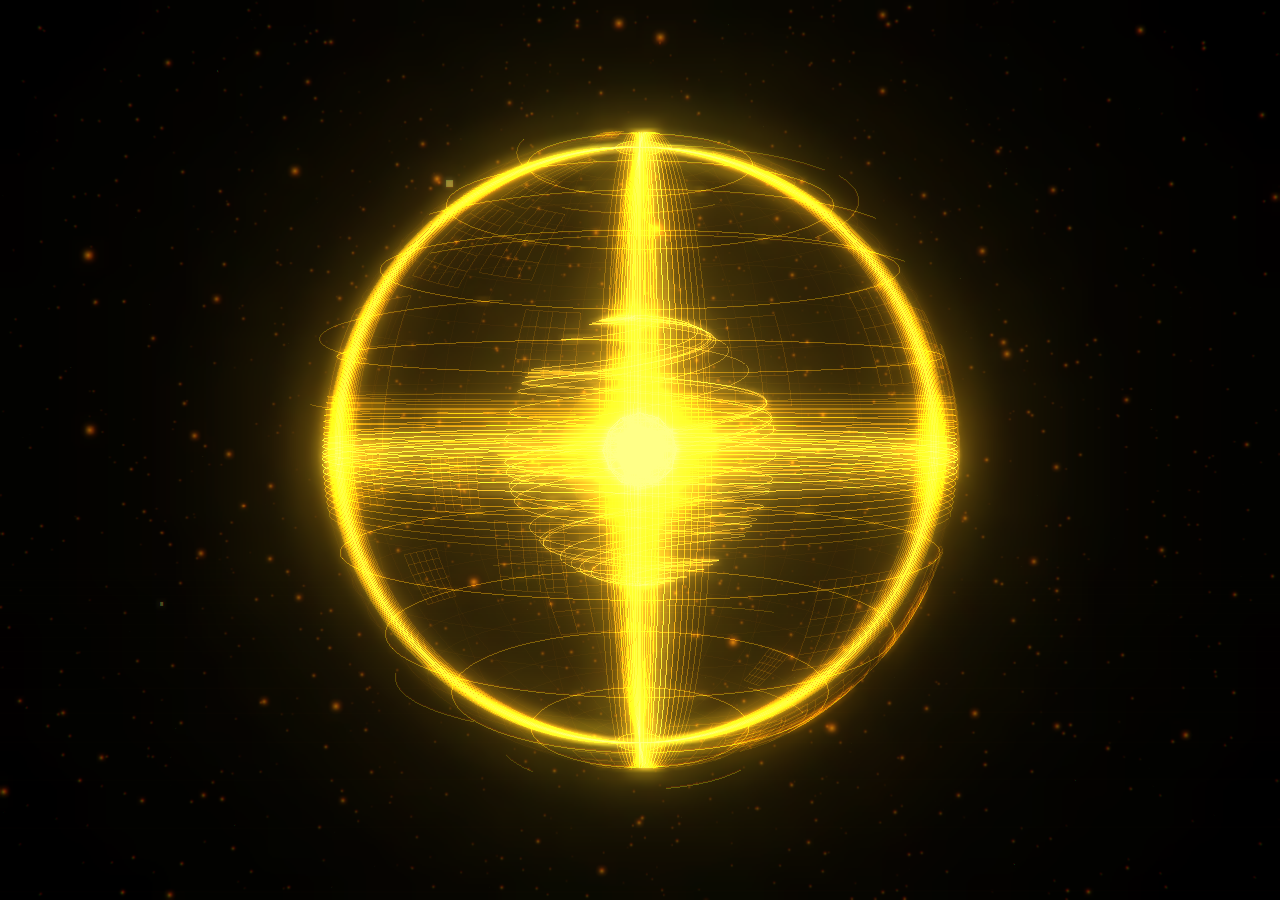
==== brahma-connect-android/app/src/main/assets/web_background/index.html @ dfa59f50 "Karen - AI assistant + Karen OS (Arch ISO profile, cloud build)" ====
<!DOCTYPE html>
<html lang="en">
<head>
  <meta charset="UTF-8">
  <meta name="viewport" content="width=device-width, initial-scale=1.0">
  <title>Karen 3D WebGL Living AI Background</title>
  <style>
    * { margin: 0; padding: 0; box-sizing: border-box; }
    html, body { width: 100%; height: 100%; overflow: hidden; background: #050505; }
    #canvas-container { width: 100%; height: 100%; position: absolute; inset: 0; }
  </style>

  <!-- Local Offline Three.js UMD Scripts -->
  <script src="three.min.js">
        // Added for setup wizard boot sequence
        window.accelerateReactor = function() {
            // Speed up the rotation drastically for the boot sequence
            if (window.controls) {
                window.controls.autoRotateSpeed = 25.0;
            }
        };
    

        // Cinematic Reactor Controls for Setup Wizard
        window.triggerPulse = function() {
            if (!window.glowMaterial) return;
            let originalIntensity = window.glowMaterial.uniforms.c.value;
            let originalScale = window.glowMesh ? window.glowMesh.scale.x : 1;
            
            let t = 0;
            let pulseInterval = setInterval(() => {
                t += 0.1;
                if (t <= 1) {
                    window.glowMaterial.uniforms.c.value = originalIntensity + (t * 0.5);
                    if (window.glowMesh) window.glowMesh.scale.setScalar(originalScale + (t * 0.2));
                } else if (t <= 2) {
                    let dt = t - 1;
                    window.glowMaterial.uniforms.c.value = originalIntensity + 0.5 - (dt * 0.5);
                    if (window.glowMesh) window.glowMesh.scale.setScalar(originalScale + 0.2 - (dt * 0.2));
                } else {
                    clearInterval(pulseInterval);
                    window.glowMaterial.uniforms.c.value = originalIntensity;
                    if (window.glowMesh) window.glowMesh.scale.setScalar(originalScale);
                }
            }, 16);
        };
        
        window.losePower = function() {
            if (!window.glowMaterial) return;
            let originalIntensity = window.glowMaterial.uniforms.c.value;
            window.glowMaterial.uniforms.c.value = 0.1;
            if (window.controls) window.controls.autoRotateSpeed = 0.5;
            
            setTimeout(() => {
                let t = 0;
                let recoverInterval = setInterval(() => {
                    t += 0.05;
                    if (t <= 1) {
                        window.glowMaterial.uniforms.c.value = 0.1 + (t * (originalIntensity - 0.1));
                        if (window.controls) window.controls.autoRotateSpeed = 0.5 + (t * 1.5);
                    } else {
                        clearInterval(recoverInterval);
                        window.glowMaterial.uniforms.c.value = originalIntensity;
                        if (window.controls) window.controls.autoRotateSpeed = 2.0;
                    }
                }, 16);
            }, 1000);
        };
        
        window.setReactorSpeed = function(speed) {
            if (window.controls) {
                window.controls.autoRotateSpeed = speed;
            }
        };
        
        window.dissolveReactor = function() {
            if (window.glowMaterial) window.glowMaterial.uniforms.c.value = 3.0;
            setTimeout(() => {
                if (window.glowMaterial) window.glowMaterial.uniforms.c.value = 1.0;
                window.setReactorSpeed(2.0);
            }, 500);
        };

</script>
  <script src="OrbitControls.js">
        // Added for setup wizard boot sequence
        window.accelerateReactor = function() {
            // Speed up the rotation drastically for the boot sequence
            if (window.controls) {
                window.controls.autoRotateSpeed = 25.0;
            }
        };
    

        // Cinematic Reactor Controls for Setup Wizard
        window.triggerPulse = function() {
            if (!window.glowMaterial) return;
            let originalIntensity = window.glowMaterial.uniforms.c.value;
            let originalScale = window.glowMesh ? window.glowMesh.scale.x : 1;
            
            let t = 0;
            let pulseInterval = setInterval(() => {
                t += 0.1;
                if (t <= 1) {
                    window.glowMaterial.uniforms.c.value = originalIntensity + (t * 0.5);
                    if (window.glowMesh) window.glowMesh.scale.setScalar(originalScale + (t * 0.2));
                } else if (t <= 2) {
                    let dt = t - 1;
                    window.glowMaterial.uniforms.c.value = originalIntensity + 0.5 - (dt * 0.5);
                    if (window.glowMesh) window.glowMesh.scale.setScalar(originalScale + 0.2 - (dt * 0.2));
                } else {
                    clearInterval(pulseInterval);
                    window.glowMaterial.uniforms.c.value = originalIntensity;
                    if (window.glowMesh) window.glowMesh.scale.setScalar(originalScale);
                }
            }, 16);
        };
        
        window.losePower = function() {
            if (!window.glowMaterial) return;
            let originalIntensity = window.glowMaterial.uniforms.c.value;
            window.glowMaterial.uniforms.c.value = 0.1;
            if (window.controls) window.controls.autoRotateSpeed = 0.5;
            
            setTimeout(() => {
                let t = 0;
                let recoverInterval = setInterval(() => {
                    t += 0.05;
                    if (t <= 1) {
                        window.glowMaterial.uniforms.c.value = 0.1 + (t * (originalIntensity - 0.1));
                        if (window.controls) window.controls.autoRotateSpeed = 0.5 + (t * 1.5);
                    } else {
                        clearInterval(recoverInterval);
                        window.glowMaterial.uniforms.c.value = originalIntensity;
                        if (window.controls) window.controls.autoRotateSpeed = 2.0;
                    }
                }, 16);
            }, 1000);
        };
        
        window.setReactorSpeed = function(speed) {
            if (window.controls) {
                window.controls.autoRotateSpeed = speed;
            }
        };
        
        window.dissolveReactor = function() {
            if (window.glowMaterial) window.glowMaterial.uniforms.c.value = 3.0;
            setTimeout(() => {
                if (window.glowMaterial) window.glowMaterial.uniforms.c.value = 1.0;
                window.setReactorSpeed(2.0);
            }, 500);
        };

</script>
  <script src="CopyShader.js">
        // Added for setup wizard boot sequence
        window.accelerateReactor = function() {
            // Speed up the rotation drastically for the boot sequence
            if (window.controls) {
                window.controls.autoRotateSpeed = 25.0;
            }
        };
    

        // Cinematic Reactor Controls for Setup Wizard
        window.triggerPulse = function() {
            if (!window.glowMaterial) return;
            let originalIntensity = window.glowMaterial.uniforms.c.value;
            let originalScale = window.glowMesh ? window.glowMesh.scale.x : 1;
            
            let t = 0;
            let pulseInterval = setInterval(() => {
                t += 0.1;
                if (t <= 1) {
                    window.glowMaterial.uniforms.c.value = originalIntensity + (t * 0.5);
                    if (window.glowMesh) window.glowMesh.scale.setScalar(originalScale + (t * 0.2));
                } else if (t <= 2) {
                    let dt = t - 1;
                    window.glowMaterial.uniforms.c.value = originalIntensity + 0.5 - (dt * 0.5);
                    if (window.glowMesh) window.glowMesh.scale.setScalar(originalScale + 0.2 - (dt * 0.2));
                } else {
                    clearInterval(pulseInterval);
                    window.glowMaterial.uniforms.c.value = originalIntensity;
                    if (window.glowMesh) window.glowMesh.scale.setScalar(originalScale);
                }
            }, 16);
        };
        
        window.losePower = function() {
            if (!window.glowMaterial) return;
            let originalIntensity = window.glowMaterial.uniforms.c.value;
            window.glowMaterial.uniforms.c.value = 0.1;
            if (window.controls) window.controls.autoRotateSpeed = 0.5;
            
            setTimeout(() => {
                let t = 0;
                let recoverInterval = setInterval(() => {
                    t += 0.05;
                    if (t <= 1) {
                        window.glowMaterial.uniforms.c.value = 0.1 + (t * (originalIntensity - 0.1));
                        if (window.controls) window.controls.autoRotateSpeed = 0.5 + (t * 1.5);
                    } else {
                        clearInterval(recoverInterval);
                        window.glowMaterial.uniforms.c.value = originalIntensity;
                        if (window.controls) window.controls.autoRotateSpeed = 2.0;
                    }
                }, 16);
            }, 1000);
        };
        
        window.setReactorSpeed = function(speed) {
            if (window.controls) {
                window.controls.autoRotateSpeed = speed;
            }
        };
        
        window.dissolveReactor = function() {
            if (window.glowMaterial) window.glowMaterial.uniforms.c.value = 3.0;
            setTimeout(() => {
                if (window.glowMaterial) window.glowMaterial.uniforms.c.value = 1.0;
                window.setReactorSpeed(2.0);
            }, 500);
        };

</script>
  <script src="LuminosityHighPassShader.js">
        // Added for setup wizard boot sequence
        window.accelerateReactor = function() {
            // Speed up the rotation drastically for the boot sequence
            if (window.controls) {
                window.controls.autoRotateSpeed = 25.0;
            }
        };
    

        // Cinematic Reactor Controls for Setup Wizard
        window.triggerPulse = function() {
            if (!window.glowMaterial) return;
            let originalIntensity = window.glowMaterial.uniforms.c.value;
            let originalScale = window.glowMesh ? window.glowMesh.scale.x : 1;
            
            let t = 0;
            let pulseInterval = setInterval(() => {
                t += 0.1;
                if (t <= 1) {
                    window.glowMaterial.uniforms.c.value = originalIntensity + (t * 0.5);
                    if (window.glowMesh) window.glowMesh.scale.setScalar(originalScale + (t * 0.2));
                } else if (t <= 2) {
                    let dt = t - 1;
                    window.glowMaterial.uniforms.c.value = originalIntensity + 0.5 - (dt * 0.5);
                    if (window.glowMesh) window.glowMesh.scale.setScalar(originalScale + 0.2 - (dt * 0.2));
                } else {
                    clearInterval(pulseInterval);
                    window.glowMaterial.uniforms.c.value = originalIntensity;
                    if (window.glowMesh) window.glowMesh.scale.setScalar(originalScale);
                }
            }, 16);
        };
        
        window.losePower = function() {
            if (!window.glowMaterial) return;
            let originalIntensity = window.glowMaterial.uniforms.c.value;
            window.glowMaterial.uniforms.c.value = 0.1;
            if (window.controls) window.controls.autoRotateSpeed = 0.5;
            
            setTimeout(() => {
                let t = 0;
                let recoverInterval = setInterval(() => {
                    t += 0.05;
                    if (t <= 1) {
                        window.glowMaterial.uniforms.c.value = 0.1 + (t * (originalIntensity - 0.1));
                        if (window.controls) window.controls.autoRotateSpeed = 0.5 + (t * 1.5);
                    } else {
                        clearInterval(recoverInterval);
                        window.glowMaterial.uniforms.c.value = originalIntensity;
                        if (window.controls) window.controls.autoRotateSpeed = 2.0;
                    }
                }, 16);
            }, 1000);
        };
        
        window.setReactorSpeed = function(speed) {
            if (window.controls) {
                window.controls.autoRotateSpeed = speed;
            }
        };
        
        window.dissolveReactor = function() {
            if (window.glowMaterial) window.glowMaterial.uniforms.c.value = 3.0;
            setTimeout(() => {
                if (window.glowMaterial) window.glowMaterial.uniforms.c.value = 1.0;
                window.setReactorSpeed(2.0);
            }, 500);
        };

</script>
  <script src="EffectComposer.js">
        // Added for setup wizard boot sequence
        window.accelerateReactor = function() {
            // Speed up the rotation drastically for the boot sequence
            if (window.controls) {
                window.controls.autoRotateSpeed = 25.0;
            }
        };
    

        // Cinematic Reactor Controls for Setup Wizard
        window.triggerPulse = function() {
            if (!window.glowMaterial) return;
            let originalIntensity = window.glowMaterial.uniforms.c.value;
            let originalScale = window.glowMesh ? window.glowMesh.scale.x : 1;
            
            let t = 0;
            let pulseInterval = setInterval(() => {
                t += 0.1;
                if (t <= 1) {
                    window.glowMaterial.uniforms.c.value = originalIntensity + (t * 0.5);
                    if (window.glowMesh) window.glowMesh.scale.setScalar(originalScale + (t * 0.2));
                } else if (t <= 2) {
                    let dt = t - 1;
                    window.glowMaterial.uniforms.c.value = originalIntensity + 0.5 - (dt * 0.5);
                    if (window.glowMesh) window.glowMesh.scale.setScalar(originalScale + 0.2 - (dt * 0.2));
                } else {
                    clearInterval(pulseInterval);
                    window.glowMaterial.uniforms.c.value = originalIntensity;
                    if (window.glowMesh) window.glowMesh.scale.setScalar(originalScale);
                }
            }, 16);
        };
        
        window.losePower = function() {
            if (!window.glowMaterial) return;
            let originalIntensity = window.glowMaterial.uniforms.c.value;
            window.glowMaterial.uniforms.c.value = 0.1;
            if (window.controls) window.controls.autoRotateSpeed = 0.5;
            
            setTimeout(() => {
                let t = 0;
                let recoverInterval = setInterval(() => {
                    t += 0.05;
                    if (t <= 1) {
                        window.glowMaterial.uniforms.c.value = 0.1 + (t * (originalIntensity - 0.1));
                        if (window.controls) window.controls.autoRotateSpeed = 0.5 + (t * 1.5);
                    } else {
                        clearInterval(recoverInterval);
                        window.glowMaterial.uniforms.c.value = originalIntensity;
                        if (window.controls) window.controls.autoRotateSpeed = 2.0;
                    }
                }, 16);
            }, 1000);
        };
        
        window.setReactorSpeed = function(speed) {
            if (window.controls) {
                window.controls.autoRotateSpeed = speed;
            }
        };
        
        window.dissolveReactor = function() {
            if (window.glowMaterial) window.glowMaterial.uniforms.c.value = 3.0;
            setTimeout(() => {
                if (window.glowMaterial) window.glowMaterial.uniforms.c.value = 1.0;
                window.setReactorSpeed(2.0);
            }, 500);
        };

</script>
  <script src="RenderPass.js">
        // Added for setup wizard boot sequence
        window.accelerateReactor = function() {
            // Speed up the rotation drastically for the boot sequence
            if (window.controls) {
                window.controls.autoRotateSpeed = 25.0;
            }
        };
    

        // Cinematic Reactor Controls for Setup Wizard
        window.triggerPulse = function() {
            if (!window.glowMaterial) return;
            let originalIntensity = window.glowMaterial.uniforms.c.value;
            let originalScale = window.glowMesh ? window.glowMesh.scale.x : 1;
            
            let t = 0;
            let pulseInterval = setInterval(() => {
                t += 0.1;
                if (t <= 1) {
                    window.glowMaterial.uniforms.c.value = originalIntensity + (t * 0.5);
                    if (window.glowMesh) window.glowMesh.scale.setScalar(originalScale + (t * 0.2));
                } else if (t <= 2) {
                    let dt = t - 1;
                    window.glowMaterial.uniforms.c.value = originalIntensity + 0.5 - (dt * 0.5);
                    if (window.glowMesh) window.glowMesh.scale.setScalar(originalScale + 0.2 - (dt * 0.2));
                } else {
                    clearInterval(pulseInterval);
                    window.glowMaterial.uniforms.c.value = originalIntensity;
                    if (window.glowMesh) window.glowMesh.scale.setScalar(originalScale);
                }
            }, 16);
        };
        
        window.losePower = function() {
            if (!window.glowMaterial) return;
            let originalIntensity = window.glowMaterial.uniforms.c.value;
            window.glowMaterial.uniforms.c.value = 0.1;
            if (window.controls) window.controls.autoRotateSpeed = 0.5;
            
            setTimeout(() => {
                let t = 0;
                let recoverInterval = setInterval(() => {
                    t += 0.05;
                    if (t <= 1) {
                        window.glowMaterial.uniforms.c.value = 0.1 + (t * (originalIntensity - 0.1));
                        if (window.controls) window.controls.autoRotateSpeed = 0.5 + (t * 1.5);
                    } else {
                        clearInterval(recoverInterval);
                        window.glowMaterial.uniforms.c.value = originalIntensity;
                        if (window.controls) window.controls.autoRotateSpeed = 2.0;
                    }
                }, 16);
            }, 1000);
        };
        
        window.setReactorSpeed = function(speed) {
            if (window.controls) {
                window.controls.autoRotateSpeed = speed;
            }
        };
        
        window.dissolveReactor = function() {
            if (window.glowMaterial) window.glowMaterial.uniforms.c.value = 3.0;
            setTimeout(() => {
                if (window.glowMaterial) window.glowMaterial.uniforms.c.value = 1.0;
                window.setReactorSpeed(2.0);
            }, 500);
        };

</script>
  <script src="ShaderPass.js">
        // Added for setup wizard boot sequence
        window.accelerateReactor = function() {
            // Speed up the rotation drastically for the boot sequence
            if (window.controls) {
                window.controls.autoRotateSpeed = 25.0;
            }
        };
    

        // Cinematic Reactor Controls for Setup Wizard
        window.triggerPulse = function() {
            if (!window.glowMaterial) return;
            let originalIntensity = window.glowMaterial.uniforms.c.value;
            let originalScale = window.glowMesh ? window.glowMesh.scale.x : 1;
            
            let t = 0;
            let pulseInterval = setInterval(() => {
                t += 0.1;
                if (t <= 1) {
                    window.glowMaterial.uniforms.c.value = originalIntensity + (t * 0.5);
                    if (window.glowMesh) window.glowMesh.scale.setScalar(originalScale + (t * 0.2));
                } else if (t <= 2) {
                    let dt = t - 1;
                    window.glowMaterial.uniforms.c.value = originalIntensity + 0.5 - (dt * 0.5);
                    if (window.glowMesh) window.glowMesh.scale.setScalar(originalScale + 0.2 - (dt * 0.2));
                } else {
                    clearInterval(pulseInterval);
                    window.glowMaterial.uniforms.c.value = originalIntensity;
                    if (window.glowMesh) window.glowMesh.scale.setScalar(originalScale);
                }
            }, 16);
        };
        
        window.losePower = function() {
            if (!window.glowMaterial) return;
            let originalIntensity = window.glowMaterial.uniforms.c.value;
            window.glowMaterial.uniforms.c.value = 0.1;
            if (window.controls) window.controls.autoRotateSpeed = 0.5;
            
            setTimeout(() => {
                let t = 0;
                let recoverInterval = setInterval(() => {
                    t += 0.05;
                    if (t <= 1) {
                        window.glowMaterial.uniforms.c.value = 0.1 + (t * (originalIntensity - 0.1));
                        if (window.controls) window.controls.autoRotateSpeed = 0.5 + (t * 1.5);
                    } else {
                        clearInterval(recoverInterval);
                        window.glowMaterial.uniforms.c.value = originalIntensity;
                        if (window.controls) window.controls.autoRotateSpeed = 2.0;
                    }
                }, 16);
            }, 1000);
        };
        
        window.setReactorSpeed = function(speed) {
            if (window.controls) {
                window.controls.autoRotateSpeed = speed;
            }
        };
        
        window.dissolveReactor = function() {
            if (window.glowMaterial) window.glowMaterial.uniforms.c.value = 3.0;
            setTimeout(() => {
                if (window.glowMaterial) window.glowMaterial.uniforms.c.value = 1.0;
                window.setReactorSpeed(2.0);
            }, 500);
        };

</script>
  <script src="UnrealBloomPass.js">
        // Added for setup wizard boot sequence
        window.accelerateReactor = function() {
            // Speed up the rotation drastically for the boot sequence
            if (window.controls) {
                window.controls.autoRotateSpeed = 25.0;
            }
        };
    

        // Cinematic Reactor Controls for Setup Wizard
        window.triggerPulse = function() {
            if (!window.glowMaterial) return;
            let originalIntensity = window.glowMaterial.uniforms.c.value;
            let originalScale = window.glowMesh ? window.glowMesh.scale.x : 1;
            
            let t = 0;
            let pulseInterval = setInterval(() => {
                t += 0.1;
                if (t <= 1) {
                    window.glowMaterial.uniforms.c.value = originalIntensity + (t * 0.5);
                    if (window.glowMesh) window.glowMesh.scale.setScalar(originalScale + (t * 0.2));
                } else if (t <= 2) {
                    let dt = t - 1;
                    window.glowMaterial.uniforms.c.value = originalIntensity + 0.5 - (dt * 0.5);
                    if (window.glowMesh) window.glowMesh.scale.setScalar(originalScale + 0.2 - (dt * 0.2));
                } else {
                    clearInterval(pulseInterval);
                    window.glowMaterial.uniforms.c.value = originalIntensity;
                    if (window.glowMesh) window.glowMesh.scale.setScalar(originalScale);
                }
            }, 16);
        };
        
        window.losePower = function() {
            if (!window.glowMaterial) return;
            let originalIntensity = window.glowMaterial.uniforms.c.value;
            window.glowMaterial.uniforms.c.value = 0.1;
            if (window.controls) window.controls.autoRotateSpeed = 0.5;
            
            setTimeout(() => {
                let t = 0;
                let recoverInterval = setInterval(() => {
                    t += 0.05;
                    if (t <= 1) {
                        window.glowMaterial.uniforms.c.value = 0.1 + (t * (originalIntensity - 0.1));
                        if (window.controls) window.controls.autoRotateSpeed = 0.5 + (t * 1.5);
                    } else {
                        clearInterval(recoverInterval);
                        window.glowMaterial.uniforms.c.value = originalIntensity;
                        if (window.controls) window.controls.autoRotateSpeed = 2.0;
                    }
                }, 16);
            }, 1000);
        };
        
        window.setReactorSpeed = function(speed) {
            if (window.controls) {
                window.controls.autoRotateSpeed = speed;
            }
        };
        
        window.dissolveReactor = function() {
            if (window.glowMaterial) window.glowMaterial.uniforms.c.value = 3.0;
            setTimeout(() => {
                if (window.glowMaterial) window.glowMaterial.uniforms.c.value = 1.0;
                window.setReactorSpeed(2.0);
            }, 500);
        };

</script>
</head>
<body>
  <div id="canvas-container"></div>

  <script>
    const container = document.getElementById("canvas-container");
    const width = Math.max(1, container.clientWidth || window.innerWidth);
    const height = Math.max(1, container.clientHeight || window.innerHeight);

    // ——— SCENE & CAMERA ———
    const scene = new THREE.Scene();
    scene.fog = new THREE.FogExp2(0x050505, 0.05);

    const camera = new THREE.PerspectiveCamera(55, width / height, 0.1, 500);
    camera.position.set(0, 0, 5.8 + ((width < height) ? 6.5 : 0.0));

    const renderer = new THREE.WebGLRenderer({ antialias: true, alpha: false });
    renderer.setSize(width, height);
    renderer.setPixelRatio(Math.min(window.devicePixelRatio, 2));
    renderer.toneMapping = THREE.ACESFilmicToneMapping;
    renderer.toneMappingExposure = 0.9;
    container.appendChild(renderer.domElement);

    // ——— POST PROCESSING ———
    const composer = new THREE.EffectComposer(renderer);
    composer.addPass(new THREE.RenderPass(scene, camera));

    const bloom = new THREE.UnrealBloomPass(
      new THREE.Vector2(width, height),
      2.6, // strength
      0.65, // radius
      0.15  // threshold
    );
    composer.addPass(bloom);

    const chromaticShader = {
      uniforms: {
        tDiffuse: { value: null },
        uTime: { value: 0 },
        uIntensity: { value: 0.003 }
      },
      vertexShader: `
        varying vec2 vUv;
        void main() {
          vUv = uv;
          gl_Position = projectionMatrix * modelViewMatrix * vec4(position, 1.0);
        }
      `,
      fragmentShader: `
        uniform sampler2D tDiffuse;
        uniform float uTime;
        uniform float uIntensity;
        varying vec2 vUv;
        void main() {
          vec2 dir = vUv - vec2(0.5);
          float d = length(dir);
          float offset = uIntensity * d;
          float flicker = 1.0 + 0.02 * sin(uTime * 30.0) * sin(uTime * 7.3);
          vec4 cr = texture2D(tDiffuse, vUv + dir * offset);
          vec4 cg = texture2D(tDiffuse, vUv);
          vec4 cb = texture2D(tDiffuse, vUv - dir * offset * 0.5);
          gl_FragColor = vec4(cr.r, cg.g * 1.05, cb.b * 0.6, 1.0) * flicker;
          gl_FragColor.rgb = mix(gl_FragColor.rgb, gl_FragColor.rgb * vec3(1.15, 0.85, 0.55), 0.25);
        }
      `
    };
    const chromaticPass = new THREE.ShaderPass(chromaticShader);
    composer.addPass(chromaticPass);

    const controls = new THREE.OrbitControls(camera, renderer.domElement);
    controls.enableDamping = true;
    controls.dampingFactor = 0.04;
    controls.minDistance = 0.6;
    controls.maxDistance = 40;
    controls.zoomSpeed = 1.4;
    controls.enablePan = false;

    // ——— COLORS ———
    const C_BRIGHT = 0xffaa30;
    const C_MID    = 0xdd7700;
    const C_DIM    = 0x884400;
    const C_FAINT  = 0x442200;
    const C_HOT    = 0xffcc66;
    const C_CYAN   = 0x37ffea;

    // ——— BACKGROUND ATMOSPHERE (STARS, FAINT GRID & DUST) ———
    const atmosphereGroup = new THREE.Group();
    scene.add(atmosphereGroup);

    // 1. Faint 3D Grid Floor & Ceiling
    const gridHelper = new THREE.GridHelper(60, 40, 0xaa5500, 0x221100);
    gridHelper.position.y = -4.5;
    gridHelper.material.opacity = 0.08;
    gridHelper.material.transparent = true;
    atmosphereGroup.add(gridHelper);

    // 2. Parallax Starfield
    const starCount = 1200;
    const starGeo = new THREE.BufferGeometry();
    const starPos = new Float32Array(starCount * 3);
    for (let i = 0; i < starCount; i++) {
      starPos[i * 3]     = (Math.random() - 0.5) * 80;
      starPos[i * 3 + 1] = (Math.random() - 0.5) * 80;
      starPos[i * 3 + 2] = (Math.random() - 0.5) * 80;
    }
    starGeo.setAttribute("position", new THREE.Float32BufferAttribute(starPos, 3));
    const starMat = new THREE.PointsMaterial({
      color: 0xffddaa,
      size: 0.03,
      transparent: true,
      opacity: 0.35,
      blending: THREE.AdditiveBlending
    });
    const starPoints = new THREE.Points(starGeo, starMat);
    atmosphereGroup.add(starPoints);

    // ——— HERO ORB GROUP ———
    const orbGroup = new THREE.Group();
    scene.add(orbGroup);

    function lineMat(color, opacity = 1) {
      return new THREE.LineBasicMaterial({
        color,
        transparent: true,
        opacity,
        blending: THREE.AdditiveBlending,
        depthWrite: false
      });
    }

    function latRing(radius, lat, segs = 120) {
      const r = radius * Math.cos(lat);
      const y = radius * Math.sin(lat);
      const pts = [];
      for (let i = 0; i <= segs; i++) {
        const a = (i / segs) * Math.PI * 2;
        pts.push(new THREE.Vector3(r * Math.cos(a), y, r * Math.sin(a)));
      }
      return new THREE.BufferGeometry().setFromPoints(pts);
    }

    function meridian(radius, lon, segs = 120) {
      const pts = [];
      for (let i = 0; i <= segs; i++) {
        const lat = (i / segs) * Math.PI - Math.PI / 2;
        pts.push(
          new THREE.Vector3(
            radius * Math.cos(lat) * Math.cos(lon),
            radius * Math.sin(lat),
            radius * Math.cos(lat) * Math.sin(lon)
          )
        );
      }
      return new THREE.BufferGeometry().setFromPoints(pts);
    }

    // LAYER 1: OUTER SHELL
    const outerShell = new THREE.Group();
    const R1 = 2.0;

    for (let i = -15; i <= 15; i++) {
      const lat = (i / 15) * (Math.PI / 2) * 0.95;
      const opacity = i % 3 === 0 ? 0.5 : 0.12;
      const color = i % 3 === 0 ? C_MID : C_FAINT;
      outerShell.add(new THREE.Line(latRing(R1, lat), lineMat(color, opacity)));
    }

    for (let i = 0; i < 24; i++) {
      const lon = (i / 24) * Math.PI * 2;
      const isMajor = i % 6 === 0;
      outerShell.add(
        new THREE.Line(
          meridian(R1, lon),
          lineMat(isMajor ? C_MID : C_FAINT, isMajor ? 0.6 : 0.1)
        )
      );
    }

    const CROSS_LINES = 18;
    const CROSS_SPREAD = 0.25;
    for (let i = 0; i < 4; i++) {
      const lon = (i / 4) * Math.PI * 2;
      for (let j = 0; j < CROSS_LINES; j++) {
        const t = (j / (CROSS_LINES - 1)) * 2 - 1;
        const offset = (t * CROSS_SPREAD) / 2;
        const falloff = 1 - Math.abs(t) * 0.7;
        const opacity = 0.85 * falloff;
        const color = Math.abs(t) < 0.3 ? C_BRIGHT : C_MID;
        outerShell.add(
          new THREE.Line(meridian(R1, lon + offset, 200), lineMat(color, opacity))
        );
      }
    }

    const EQ_LINES = 20;
    const EQ_SPREAD = 0.35;
    for (let j = 0; j < EQ_LINES; j++) {
      const t = (j / (EQ_LINES - 1)) * 2 - 1;
      const offset = (t * EQ_SPREAD) / 2;
      const falloff = 1 - Math.abs(t) * 0.65;
      const opacity = 0.8 * falloff;
      const color = Math.abs(t) < 0.3 ? C_BRIGHT : C_MID;
      outerShell.add(
        new THREE.Line(latRing(R1, offset, 200), lineMat(color, opacity))
      );
    }
    orbGroup.add(outerShell);

    // LAYER 2: GRID PANELS
    const panelGroup = new THREE.Group();
    function createSpherePanel(latCenter, lonCenter, latSpan, lonSpan, radius, divisions = 4) {
      const group = new THREE.Group();
      const mat = lineMat(C_DIM, 0.25);
      for (let i = 0; i <= divisions; i++) {
        const lat = latCenter - latSpan / 2 + (i / divisions) * latSpan;
        const pts = [];
        for (let j = 0; j <= divisions * 4; j++) {
          const lon = lonCenter - lonSpan / 2 + (j / (divisions * 4)) * lonSpan;
          pts.push(
            new THREE.Vector3(
              radius * Math.cos(lat) * Math.cos(lon),
              radius * Math.sin(lat),
              radius * Math.cos(lat) * Math.sin(lon)
            )
          );
        }
        group.add(new THREE.Line(new THREE.BufferGeometry().setFromPoints(pts), mat));
      }
      for (let j = 0; j <= divisions; j++) {
        const lon = lonCenter - lonSpan / 2 + (j / divisions) * lonSpan;
        const pts = [];
        for (let i = 0; i <= divisions * 4; i++) {
          const lat = latCenter - latSpan / 2 + (i / (divisions * 4)) * latSpan;
          pts.push(
            new THREE.Vector3(
              radius * Math.cos(lat) * Math.cos(lon),
              radius * Math.sin(lat),
              radius * Math.cos(lat) * Math.sin(lon)
            )
          );
        }
        group.add(new THREE.Line(new THREE.BufferGeometry().setFromPoints(pts), mat));
      }
      return group;
    }

    for (let i = 0; i < 30; i++) {
      const lat = (Math.random() - 0.5) * Math.PI * 0.8;
      const lon = Math.random() * Math.PI * 2;
      const size = 0.15 + Math.random() * 0.25;
      const panel = createSpherePanel(lat, lon, size, size, R1 + 0.01, 3 + Math.floor(Math.random() * 3));
      panelGroup.add(panel);
    }
    orbGroup.add(panelGroup);

    // LAYER 3: SECONDARY SHELL
    const shell2 = new THREE.Group();
    const R2 = 2.12;

    for (let i = 0; i < 16; i++) {
      const lat = (Math.random() - 0.5) * Math.PI * 0.85;
      const startLon = Math.random() * Math.PI * 2;
      const arcLen = 0.3 + Math.random() * 1.2;
      const pts = [];
      const segs = 60;
      const r = R2 * Math.cos(lat);
      const y = R2 * Math.sin(lat);
      for (let j = 0; j <= segs; j++) {
        const a = startLon + (j / segs) * arcLen;
        pts.push(new THREE.Vector3(r * Math.cos(a), y, r * Math.sin(a)));
      }
      shell2.add(
        new THREE.Line(
          new THREE.BufferGeometry().setFromPoints(pts),
          lineMat(C_MID, 0.2 + Math.random() * 0.3)
        )
      );
    }
    orbGroup.add(shell2);

    // LAYER 4: INNER CORE
    const innerCore = new THREE.Group();
    const R3 = 0.9;

    for (let s = 0; s < 8; s++) {
      const pts = [];
      const turns = 3 + Math.random() * 2;
      const segs = 300;
      const phase = (s / 8) * Math.PI * 2;
      for (let i = 0; i <= segs; i++) {
        const t = i / segs;
        const lat = t * Math.PI - Math.PI / 2;
        const lon = t * turns * Math.PI * 2 + phase;
        pts.push(
          new THREE.Vector3(
            R3 * Math.cos(lat) * Math.cos(lon),
            R3 * Math.sin(lat),
            R3 * Math.cos(lat) * Math.sin(lon)
          )
        );
      }
      innerCore.add(
        new THREE.Line(
          new THREE.BufferGeometry().setFromPoints(pts),
          lineMat(C_BRIGHT, 0.3 + Math.random() * 0.2)
        )
      );
    }
    orbGroup.add(innerCore);

    // LAYER 5: INNERMOST CORE & ELECTRIC ARCS
    const coreR = 0.25;
    const icoGeo = new THREE.IcosahedronGeometry(coreR, 1);
    const icoEdges = new THREE.EdgesGeometry(icoGeo);
    const icoWireMat = lineMat(C_HOT, 0.9);
    const icoWire = new THREE.LineSegments(icoEdges, icoWireMat);
    orbGroup.add(icoWire);

    const coreSphereMat = new THREE.MeshBasicMaterial({
      color: C_HOT,
      transparent: true,
      opacity: 0.15,
      blending: THREE.AdditiveBlending
    });
    const coreSphere = new THREE.Mesh(new THREE.SphereGeometry(0.15, 16, 16), coreSphereMat);
    orbGroup.add(coreSphere);

    const glowSphereMat = new THREE.MeshBasicMaterial({
      color: C_MID,
      transparent: true,
      opacity: 0.04,
      blending: THREE.AdditiveBlending
    });
    const glowSphere = new THREE.Mesh(new THREE.SphereGeometry(0.5, 16, 16), glowSphereMat);
    orbGroup.add(glowSphere);

    // Electric Arcs Group
    const electricArcsGroup = new THREE.Group();
    const arcMat = lineMat(C_CYAN, 0.85);
    for (let a = 0; a < 6; a++) {
      const arcPts = [];
      for (let p = 0; p <= 12; p++) {
        arcPts.push(new THREE.Vector3((Math.random() - 0.5) * 1.8, (Math.random() - 0.5) * 1.8, (Math.random() - 0.5) * 1.8));
      }
      const arcLine = new THREE.Line(new THREE.BufferGeometry().setFromPoints(arcPts), arcMat);
      electricArcsGroup.add(arcLine);
    }
    electricArcsGroup.visible = false;
    orbGroup.add(electricArcsGroup);

    // DUST PARTICLES
    const dustCount = 4500;
    const dustPos = new Float32Array(dustCount * 3);
    for (let i = 0; i < dustCount; i++) {
      const rr = 0.5 + Math.pow(Math.random(), 0.6) * 10;
      const theta = Math.random() * Math.PI * 2;
      const phi = Math.acos(2 * Math.random() - 1);
      dustPos[i * 3]     = rr * Math.sin(phi) * Math.cos(theta);
      dustPos[i * 3 + 1] = rr * Math.cos(phi);
      dustPos[i * 3 + 2] = rr * Math.sin(phi) * Math.sin(theta);
    }
    const dustGeo = new THREE.BufferGeometry();
    dustGeo.setAttribute("position", new THREE.Float32BufferAttribute(dustPos, 3));

    const dotC = document.createElement("canvas");
    dotC.width = dotC.height = 64;
    const dCtx = dotC.getContext("2d");
    const g = dCtx.createRadialGradient(32, 32, 0, 32, 32, 32);
    g.addColorStop(0, "rgba(255,170,48,1)");
    g.addColorStop(0.2, "rgba(255,120,20,0.6)");
    g.addColorStop(0.5, "rgba(200,80,0,0.15)");
    g.addColorStop(1, "rgba(100,40,0,0)");
    dCtx.fillStyle = g;
    dCtx.fillRect(0, 0, 64, 64);

    const dustMat = new THREE.PointsMaterial({
      map: new THREE.CanvasTexture(dotC),
      size: 0.08,
      transparent: true,
      opacity: 0.65,
      blending: THREE.AdditiveBlending,
      depthWrite: false,
      sizeAttenuation: true,
      color: C_BRIGHT
    });
    const dustPoints = new THREE.Points(dustGeo, dustMat);
    orbGroup.add(dustPoints);

    // ——— REACTIVE KAREN STATE CONTROLLER ———
    let currentState = "IDLE";
    let targetScale = 1.0;
    let currentScale = 1.0;
    let rotSpeedY = 0.0015;
    let targetCameraZ = 5.8;
    let currentCameraZ = 5.8;
    let warpSpeed = 0;

    window.setBrahmaState = function(state) {
      if (!state) return;
      currentState = String(state).toUpperCase();
      console.log("Karen 3D StateChanged:", currentState);

      if (currentState === "LISTENING") {
        targetScale = 1.30;
        rotSpeedY = 0.004;
        electricArcsGroup.visible = false;
        targetCameraZ = 5.2;
      } else if (currentState === "THINKING") {
        targetScale = 1.15;
        rotSpeedY = 0.012;
        electricArcsGroup.visible = true;
        targetCameraZ = 5.8;
      } else if (currentState === "EXECUTING") {
        targetScale = 1.25;
        rotSpeedY = 0.020;
        electricArcsGroup.visible = true;
        targetCameraZ = 5.6;
      } else if (currentState === "SPEAKING") {
        targetScale = 1.40;
        rotSpeedY = 0.025;
        electricArcsGroup.visible = false;
        targetCameraZ = 4.4; // Cinematic dolly zoom in
      } else { // IDLE
        currentState = "IDLE";
        targetScale = 1.0;
        rotSpeedY = 0.0015;
        electricArcsGroup.visible = false;
        targetCameraZ = 5.8;
      }
    };

    // ANIMATION LOOP
    const clock = new THREE.Clock();

    function animate() {
      requestAnimationFrame(animate);
      const t = clock.getElapsedTime();

      // Smooth scale & camera interpolation
      currentScale += (targetScale - currentScale) * 0.05;
      orbGroup.scale.setScalar(currentScale);
      
      currentCameraZ += (targetCameraZ - currentCameraZ) * 0.03;
      camera.position.z = currentCameraZ + ((window.innerWidth < window.innerHeight) ? 6.5 : 0.0);

      // Rotation dynamics
      outerShell.rotation.y += rotSpeedY;
      outerShell.rotation.x = Math.sin(t * 0.08) * 0.05;

      panelGroup.rotation.y += rotSpeedY * 1.2;
      panelGroup.rotation.x = Math.sin(t * 0.08 + 0.5) * 0.04;

      shell2.rotation.y -= rotSpeedY * 0.8;
      shell2.rotation.z = Math.sin(t * 0.12) * 0.03;

      innerCore.rotation.y -= rotSpeedY * 2.5;
      innerCore.rotation.z += 0.002;

      icoWire.rotation.x += rotSpeedY * 3.0;
      icoWire.rotation.y += rotSpeedY * 4.0;

      // State specific dynamic effects
      let pulseMod = 1.0;
      if (currentState === "THINKING") {
        pulseMod = 1.8;
      } else if (currentState === "SPEAKING") {
        pulseMod = 3.0;
      } else if (currentState === "LISTENING") {
        pulseMod = 1.4;
      }

      const wave1 = Math.sin(t * 1.2 * pulseMod);
      const wave3 = Math.pow(Math.max(0, Math.sin(t * 0.4 * pulseMod)), 5);
      const surge = wave3 * 1.5;

      coreSphere.scale.setScalar(1 + surge + Math.sin(t * 5 * pulseMod) * 0.05);
      coreSphereMat.opacity = Math.min(0.7, Math.max(0.1, (0.12 + wave1 * 0.06 + surge * 0.2)));
      glowSphere.scale.setScalar(1 + surge * 0.8);

      if (electricArcsGroup.visible) {
        electricArcsGroup.rotation.y += 0.03;
        electricArcsGroup.rotation.z += 0.02;
      }

      dustPoints.rotation.y += 0.0003;
      
      // Cinematic Warp Speed during speaking
      if (currentState === "SPEAKING") {
        warpSpeed += (0.8 - warpSpeed) * 0.05;
      } else {
        warpSpeed += (0 - warpSpeed) * 0.05;
      }
      atmosphereGroup.rotation.y += 0.0001;
      atmosphereGroup.position.z = (t * warpSpeed * 10) % 20;

      chromaticPass.uniforms.uTime.value = t;
      chromaticPass.uniforms.uIntensity.value = 0.003 + (warpSpeed * 0.015);
      
      controls.update();
      composer.render();
    }

    animate();

    window.addEventListener("resize", () => {
      const w = Math.max(1, window.innerWidth);
      const h = Math.max(1, window.innerHeight);
      camera.aspect = w / h;
      camera.updateProjectionMatrix();
      renderer.setSize(w, h);
      composer.setSize(w, h);
    });
  
        // Added for setup wizard boot sequence
        window.accelerateReactor = function() {
            // Speed up the rotation drastically for the boot sequence
            if (window.controls) {
                window.controls.autoRotateSpeed = 25.0;
            }
        };
    

        // Cinematic Reactor Controls for Setup Wizard
        window.triggerPulse = function() {
            if (!window.glowMaterial) return;
            let originalIntensity = window.glowMaterial.uniforms.c.value;
            let originalScale = window.glowMesh ? window.glowMesh.scale.x : 1;
            
            let t = 0;
            let pulseInterval = setInterval(() => {
                t += 0.1;
                if (t <= 1) {
                    window.glowMaterial.uniforms.c.value = originalIntensity + (t * 0.5);
                    if (window.glowMesh) window.glowMesh.scale.setScalar(originalScale + (t * 0.2));
                } else if (t <= 2) {
                    let dt = t - 1;
                    window.glowMaterial.uniforms.c.value = originalIntensity + 0.5 - (dt * 0.5);
                    if (window.glowMesh) window.glowMesh.scale.setScalar(originalScale + 0.2 - (dt * 0.2));
                } else {
                    clearInterval(pulseInterval);
                    window.glowMaterial.uniforms.c.value = originalIntensity;
                    if (window.glowMesh) window.glowMesh.scale.setScalar(originalScale);
                }
            }, 16);
        };
        
        window.losePower = function() {
            if (!window.glowMaterial) return;
            let originalIntensity = window.glowMaterial.uniforms.c.value;
            window.glowMaterial.uniforms.c.value = 0.1;
            if (window.controls) window.controls.autoRotateSpeed = 0.5;
            
            setTimeout(() => {
                let t = 0;
                let recoverInterval = setInterval(() => {
                    t += 0.05;
                    if (t <= 1) {
                        window.glowMaterial.uniforms.c.value = 0.1 + (t * (originalIntensity - 0.1));
                        if (window.controls) window.controls.autoRotateSpeed = 0.5 + (t * 1.5);
                    } else {
                        clearInterval(recoverInterval);
                        window.glowMaterial.uniforms.c.value = originalIntensity;
                        if (window.controls) window.controls.autoRotateSpeed = 2.0;
                    }
                }, 16);
            }, 1000);
        };
        
        window.setReactorSpeed = function(speed) {
            if (window.controls) {
                window.controls.autoRotateSpeed = speed;
            }
        };
        
        window.dissolveReactor = function() {
            if (window.glowMaterial) window.glowMaterial.uniforms.c.value = 3.0;
            setTimeout(() => {
                if (window.glowMaterial) window.glowMaterial.uniforms.c.value = 1.0;
                window.setReactorSpeed(2.0);
            }, 500);
        };

</script>
</body>
</html>
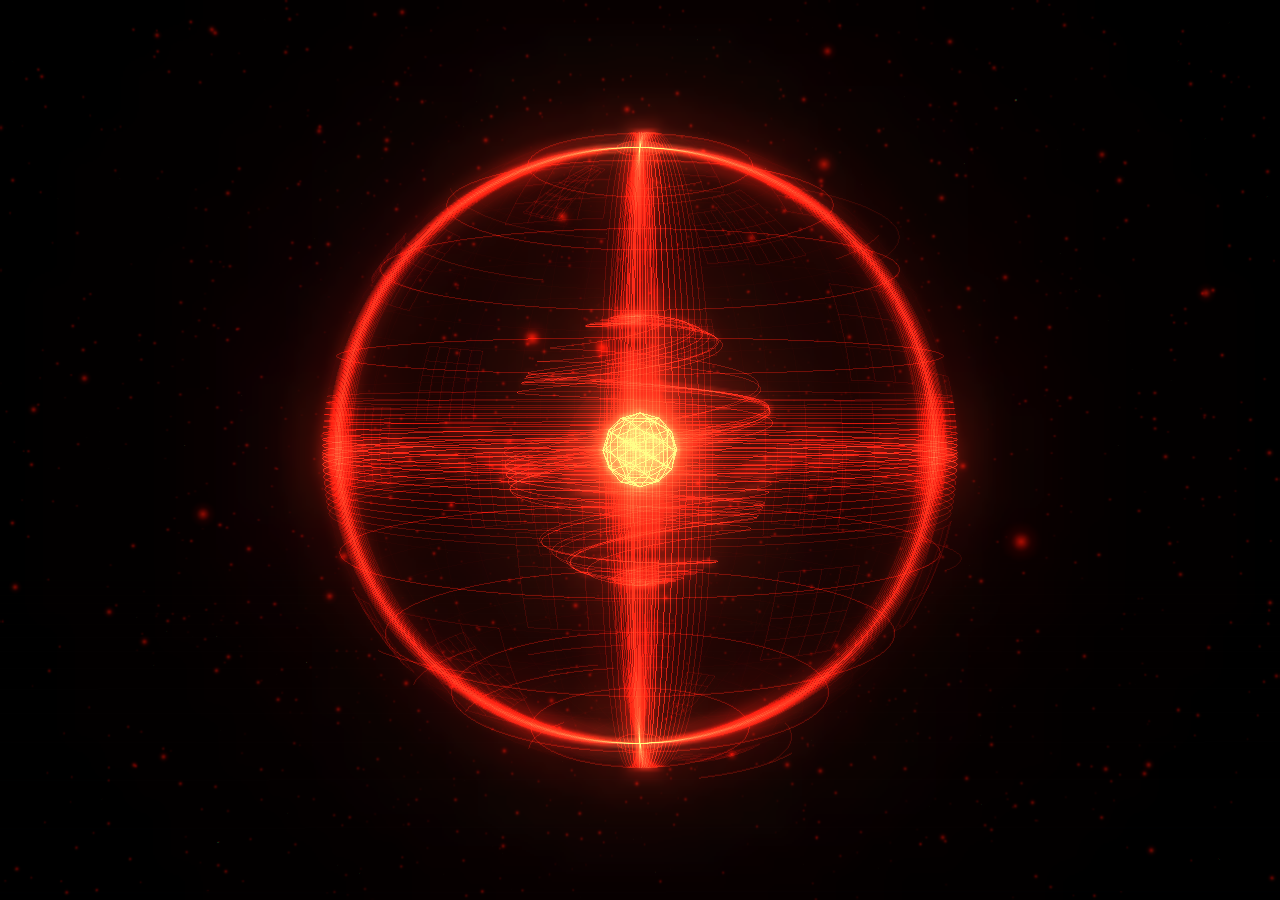
==== commit 7e3ea3bb: "Theme: finish Spider-Man palette in android web background + fix orbScene comment (final amber clean" ====
--- a/brahma-connect-android/app/src/main/assets/web_background/index.html
+++ b/brahma-connect-android/app/src/main/assets/web_background/index.html
@@ -657,19 +657,19 @@
     controls.enablePan = false;
 
     // ——— COLORS ———
-    const C_BRIGHT = 0xffaa30;
-    const C_MID    = 0xdd7700;
-    const C_DIM    = 0x884400;
-    const C_FAINT  = 0x442200;
-    const C_HOT    = 0xffcc66;
-    const C_CYAN   = 0x37ffea;
+const C_BRIGHT = 0xe31c23;
+const C_MID    = 0xb11313;
+const C_DIM    = 0x7c0d10;
+const C_FAINT  = 0x3a0508;
+const C_HOT    = 0xff5a60;
+    const C_CYAN   = 0x4f7dff;
 
     // ——— BACKGROUND ATMOSPHERE (STARS, FAINT GRID & DUST) ———
     const atmosphereGroup = new THREE.Group();
     scene.add(atmosphereGroup);
 
     // 1. Faint 3D Grid Floor & Ceiling
-    const gridHelper = new THREE.GridHelper(60, 40, 0xaa5500, 0x221100);
+    const gridHelper = new THREE.GridHelper(60, 40, 0x4465c9, 0x0d1330);
     gridHelper.position.y = -4.5;
     gridHelper.material.opacity = 0.08;
     gridHelper.material.transparent = true;
@@ -686,7 +686,7 @@
     }
     starGeo.setAttribute("position", new THREE.Float32BufferAttribute(starPos, 3));
     const starMat = new THREE.PointsMaterial({
-      color: 0xffddaa,
+      color: 0xffc2c6,
       size: 0.03,
       transparent: true,
       opacity: 0.35,
